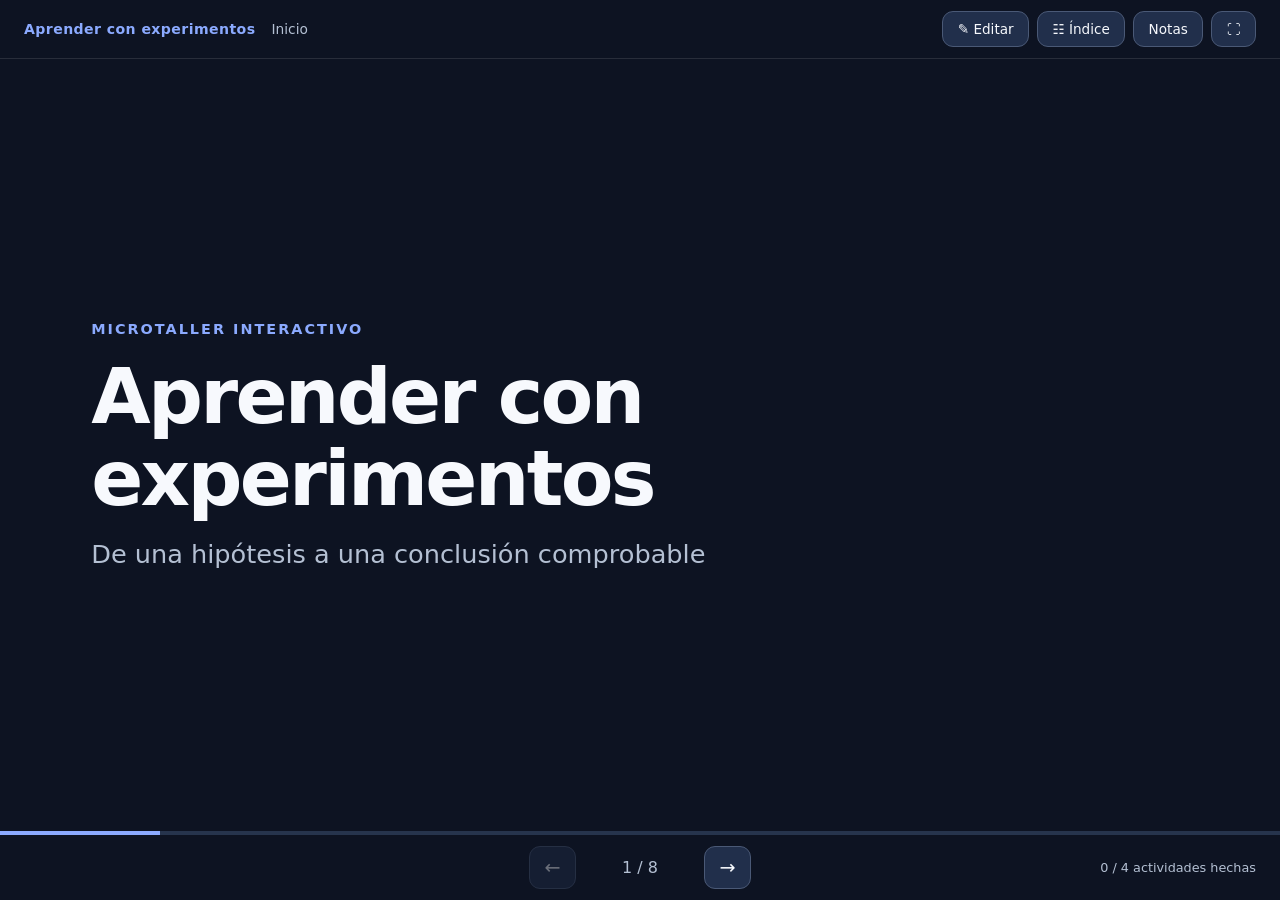
==== demo-output/index.html @ c8a682a2 "first commit" ====
<!doctype html>
<html lang="es"><head><meta charset="utf-8"><meta name="viewport" content="width=device-width,initial-scale=1"><meta name="theme-color" content="#101525"><title>Presentación interactiva</title><link rel="stylesheet" href="assets/slides.css"><link rel="stylesheet" href="assets/editor.css" data-editor-asset></head>
<body><div id="app" class="app">
<header class="topbar"><span id="brand" class="brand">Presentación</span><span id="chapter" class="chapter"></span><div id="presentationLogos" class="presentation-logos" aria-label="Logotipos de la presentación" hidden></div><div class="top-actions"><button id="editorBtn" class="editor-control" title="Abrir herramientas de edición">✎ Editar</button><button id="indexBtn" title="Índice (O)" aria-label="Abrir índice">☷ Índice</button><button id="notesBtn" title="Notas (N)">Notas</button><button id="fullscreenBtn" title="Pantalla completa (F)">⛶</button></div></header>
<main id="stage" tabindex="-1" aria-label="Diapositiva actual"></main>
<div class="progress-track" aria-hidden="true"><div id="progressBar"></div></div>
<footer class="footer"><button id="prevBtn" aria-label="Diapositiva anterior">←</button><span id="counter">1 / 1</span><button id="nextBtn" aria-label="Siguiente elemento o diapositiva">→</button><span id="completion"></span></footer>
<div id="indexPanel" class="overlay" hidden><section class="dialog" role="dialog" aria-modal="true" aria-labelledby="indexTitle"><div class="dialog-heading"><h2 id="indexTitle">Índice</h2><button data-close="indexPanel">Cerrar ×</button></div><nav id="indexList" aria-label="Lista de diapositivas"></nav></section></div>
<div id="notesPanel" class="overlay" hidden><section class="dialog" role="dialog" aria-modal="true" aria-labelledby="notesTitle"><div class="dialog-heading"><h2 id="notesTitle">Notas del ponente</h2><button data-close="notesPanel">Cerrar ×</button></div><div id="notesBody" class="notes-body"></div></section></div>
<div id="timer" class="timer" hidden><span id="timerDisplay">00:00</span><button id="timerToggle">Iniciar</button><button id="timerPlus" aria-label="Añadir un minuto">+1</button><button id="timerClose" aria-label="Cerrar temporizador">×</button></div>
<aside id="editorPanel" class="editor-panel editor-control" hidden aria-label="Editor de presentación">
  <div class="editor-header"><strong>Edición de la presentación</strong><button id="editorClose" aria-label="Cerrar editor">×</button></div>
  <p class="editor-help">Haz clic sobre el texto de la diapositiva para editarlo o utiliza los campos inferiores. Cambios guardados en este navegador.</p>
  <details open><summary>Logotipos (opcional, máximo 3)</summary><p class="editor-help">Sube PNG, JPEG, WebP o GIF. Las imágenes se guardan en el borrador y se incrustan en el HTML definitivo como Base64. Si no hay logos, no se reserva espacio.</p><label for="logoUpload">Añadir logotipos</label><input id="logoUpload" type="file" accept="image/png,image/jpeg,image/webp,image/gif" multiple><div id="logoEditorList" class="logo-editor-list"></div></details>
  <label for="slidePicker">Diapositiva</label><select id="slidePicker"></select>
  <label class="editor-checkbox"><input id="slideEnabled" type="checkbox" checked> Incluir esta diapositiva en la versión definitiva</label>
  <label for="slideTitle">Título</label><input id="slideTitle" type="text">
  <label for="slideSubtitle">Subtítulo</label><input id="slideSubtitle" type="text">
  <label for="slideBody">Párrafos (uno por línea)</label><textarea id="slideBody" rows="4"></textarea>
  <label for="slideBullets">Viñetas (una por línea)</label><textarea id="slideBullets" rows="4"></textarea>
  <label for="slideCallout">Destacado</label><textarea id="slideCallout" rows="2"></textarea>
  <label for="slideNotes">Notas del ponente</label><textarea id="slideNotes" rows="3"></textarea>
  <details><summary>Configuración avanzada (ejercicio)</summary><label for="exerciseJson">Ejercicio en JSON</label><textarea id="exerciseJson" rows="7" spellcheck="false"></textarea><button id="exerciseApply">Aplicar ejercicio</button></details>
  <p id="editorMessage" role="status" aria-live="polite"></p>
  <div class="editor-actions"><button id="saveDraftBtn">Descargar borrador JSON</button><button id="loadDraftBtn">Importar JSON…</button><input id="loadDraftFile" type="file" accept=".json,application/json" hidden><button id="resetDraftBtn">Restaurar contenido original</button><button class="primary" id="publishBtn">Generar HTML definitivo</button></div>
 </aside>
 <div id="status" class="sr-only" role="status" aria-live="polite"></div>
</div><script src="assets/exercises.js" defer></script><script src="assets/slides.js" defer></script><script src="assets/editor.js" defer data-editor-asset></script></body></html>
---- demo-output/assets/slides.css ----
:root{color-scheme:dark;--bg:#0d1322;--panel:#172239;--panel2:#212f4b;--text:#f7f9fd;--muted:#b4c0d3;--accent:#8baaff;--accent-soft:#243f70;--ok:#89dfb3;--bad:#ffb0b0;--radius:18px;--font:Inter,ui-sans-serif,system-ui,-apple-system,"Segoe UI",sans-serif}
:root[data-theme="teal"]{--accent:#6be7d2;--accent-soft:#14534e}:root[data-theme="magenta"]{--accent:#f49be4;--accent-soft:#603052}
*{box-sizing:border-box}html,body{margin:0;min-height:100%;background:var(--bg);color:var(--text);font-family:var(--font)}button,input,textarea{font:inherit}button{cursor:pointer}button:focus-visible,input:focus-visible,textarea:focus-visible{outline:3px solid var(--accent);outline-offset:3px}button{border:1px solid #4a5976;background:var(--panel2);color:var(--text);border-radius:11px;padding:.55rem .9rem}button:hover{border-color:var(--accent)}button:disabled{opacity:.4;cursor:not-allowed}.app{display:grid;grid-template-rows:auto minmax(0,1fr) 4px auto;min-height:100dvh;height:100dvh}.topbar{display:flex;align-items:center;gap:1rem;padding:.7rem 1.5rem;border-bottom:1px solid #ffffff1c}.brand{font-size:.88rem;font-weight:800;color:var(--accent);letter-spacing:.03em}.chapter{color:var(--muted);font-size:.86rem;flex:1}.top-actions{display:flex;gap:.5rem}.top-actions button{font-size:.85rem}.stage,.slide{height:100%;min-height:0}#stage{overflow-y:auto;scrollbar-color:#506180 transparent}.slide{max-width:1200px;margin:auto;padding:clamp(1.5rem,4vw,4rem);display:flex;flex-direction:column;justify-content:center;gap:1.2rem;animation:enter .28s ease}.slide.cover h1{font-size:clamp(3rem,6vw,6rem)}.slide.section{background:radial-gradient(ellipse at 70% 50%,var(--accent-soft),transparent 55%)}.eyebrow{text-transform:uppercase;color:var(--accent);font-size:.9rem;letter-spacing:.14em;font-weight:800}.slide h1,.slide h2,.slide p{margin:0}.slide h1{font-size:clamp(2rem,4.2vw,4.2rem);letter-spacing:-.035em;line-height:1.07}.subtitle{font-size:clamp(1.1rem,2.5vw,1.6rem);color:var(--muted);max-width:70ch}.body{font-size:clamp(1.12rem,1.8vw,1.5rem);line-height:1.5;max-width:78ch}.body p+p{margin-top:.7rem}.bullets{padding-left:1.6rem;display:grid;gap:.75rem;font-size:clamp(1.12rem,2vw,1.55rem);line-height:1.4}.bullets li::marker{color:var(--accent)}.callout{border-left:4px solid var(--accent);background:var(--accent-soft);border-radius:0 var(--radius) var(--radius) 0;padding:1rem 1.3rem;font-size:1.2rem}.progress-track{background:#26344d}#progressBar{height:100%;background:var(--accent);width:0%;transition:width .25s}.footer{display:flex;align-items:center;justify-content:center;gap:1rem;padding:.7rem}.footer button{font-size:1.2rem}#counter{min-width:6rem;text-align:center;color:var(--muted);font-variant-numeric:tabular-nums}#completion{font-size:.8rem;color:var(--muted);position:absolute;right:1.5rem}.overlay{position:fixed;inset:0;z-index:40;background:#040816d9;display:grid;place-items:center;padding:1rem}.overlay[hidden],.timer[hidden]{display:none}.dialog{background:var(--panel);width:min(840px,96vw);max-height:85dvh;overflow:auto;border:1px solid #4b5775;border-radius:var(--radius);padding:1.4rem}.dialog-heading{display:flex;align-items:center;justify-content:space-between;gap:1rem}.dialog-heading h2{margin:0}#indexList{display:grid;gap:.4rem;margin-top:1rem}#indexList button{text-align:left;width:100%;background:transparent}#indexList button[aria-current="true"]{background:var(--accent-soft);border-color:var(--accent)}.notes-body{white-space:pre-wrap;font-size:1.2rem;line-height:1.6}.exercise{border:1px solid #50617f;border-radius:var(--radius);background:var(--panel);padding:clamp(1rem,2vw,1.7rem);max-width:880px;width:100%}.prompt{font-size:clamp(1.2rem,2vw,1.6rem);font-weight:700;margin-bottom:1.1rem}.options{display:grid;gap:.7rem}.option{display:flex;gap:.7rem;align-items:start;background:var(--panel2);border:1px solid #465877;border-radius:12px;padding:.85rem}.option input{margin-top:.3rem;accent-color:var(--accent);width:1.1rem;height:1.1rem}.exercise input[type=text],.exercise input[type=number]{width:min(100%,570px);font-size:1.15rem;color:var(--text);background:var(--panel2);border:1px solid #6a7991;border-radius:8px;padding:.7rem}.exercise-actions{display:flex;flex-wrap:wrap;gap:.6rem;margin-top:1rem}.primary{background:var(--accent);color:#101525;font-weight:800}.feedback{margin-top:1rem;border-left:4px solid var(--accent);padding:.6rem 1rem;line-height:1.5}.feedback.ok{border-color:var(--ok)}.feedback.bad{border-color:var(--bad)}.solution{background:var(--accent-soft);padding:1rem;border-radius:11px;margin-top:.8rem;white-space:pre-wrap}.hint{color:var(--muted);font-size:.95rem;margin-top:.6rem}.timer{position:fixed;right:1rem;bottom:5rem;display:flex;gap:.5rem;align-items:center;background:var(--panel);padding:.6rem;border:1px solid #6c7d95;border-radius:14px;z-index:20;box-shadow:0 6px 26px #0007}.timer span{font-variant-numeric:tabular-nums;min-width:4.5rem;text-align:center;font-weight:800}[data-reveal].unrevealed{opacity:0;visibility:hidden;transform:translateY(12px)}[data-reveal]{transition:opacity .27s,transform .27s}.sr-only{position:absolute;width:1px;height:1px;padding:0;margin:-1px;overflow:hidden;clip:rect(0,0,0,0);white-space:nowrap;border:0}@keyframes enter{from{opacity:0;transform:translateY(8px)}to{opacity:1;transform:none}}@media(max-width:650px){.topbar{padding:.55rem;gap:.3rem;flex-wrap:wrap}.brand{font-size:.74rem}.chapter{font-size:.74rem}.top-actions{gap:.25rem}.top-actions button{padding:.4rem;font-size:.72rem}.slide{padding:1.2rem;justify-content:flex-start;min-height:100%;height:auto}.slide h1{font-size:2.3rem}.bullets{font-size:1.1rem}#completion{display:none}.footer{padding:.4rem}}@media(prefers-reduced-motion:reduce){*,*::before,*::after{scroll-behavior:auto!important;animation:none!important;transition:none!important}[data-reveal].unrevealed{opacity:1;visibility:visible;transform:none}}

/* Identidad visual opcional: el contenedor no ocupa espacio si no hay logos. */
.presentation-logos{display:flex;align-items:center;gap:clamp(.35rem,1vw,1rem);flex-shrink:0}
.presentation-logos[hidden],.presentation-logos:empty{display:none!important}
.presentation-logos img{display:block;width:auto;height:auto;max-height:clamp(26px,4.8vh,54px);max-width:clamp(60px,11vw,150px);object-fit:contain}
@media(max-width:650px){.presentation-logos{gap:.3rem}.presentation-logos img{max-height:30px;max-width:64px}}
---- demo-output/assets/editor.css ----
/* Editor-only styles: omitted entirely from the published HTML. */
.editor-panel{position:fixed;z-index:60;right:0;top:0;bottom:0;width:min(430px,100vw);overflow:auto;background:#172239;box-shadow:-10px 0 38px #000a;border-left:1px solid #66718b;padding:1rem;display:flex;flex-direction:column;gap:.65rem}
.editor-panel[hidden]{display:none}.editor-header{display:flex;justify-content:space-between;align-items:center;gap:.5rem;font-size:1.05rem}.editor-help{font-size:.86rem;line-height:1.45;color:var(--muted)}.editor-panel label{font-weight:650;font-size:.88rem}.editor-panel input:not([type=checkbox]),.editor-panel select,.editor-panel textarea{width:100%;border:1px solid #6b7b96;border-radius:9px;background:#0e1729;color:var(--text);padding:.55rem}.editor-panel textarea{min-height:3rem;resize:vertical}.editor-checkbox{display:flex;gap:.5rem;align-items:start;margin:.6rem 0}.editor-actions{display:grid;grid-template-columns:1fr 1fr;gap:.5rem;margin-top:.5rem}.editor-actions button{font-size:.83rem}.editor-actions button:last-child{grid-column:1/-1;padding:.8rem}.editor-panel details{border-top:1px solid #53617a;padding:.8rem 0}.editor-panel summary{cursor:pointer}.editor-panel details button{margin-top:.6rem}.editor-panel details textarea{font-family:ui-monospace,monospace;font-size:.75rem}.editor-panel #editorMessage{color:var(--accent);min-height:1.2em;font-size:.83rem;margin:0}body.editor-open #stage{padding-right:min(430px,40vw)}[data-edit-field]{cursor:text;outline-offset:5px}[data-edit-field]:hover{outline:1px dashed var(--accent)}[data-edit-field]:focus{outline:2px solid var(--accent);border-radius:5px;background:#ffffff0d}
@media(max-width:800px){body.editor-open #stage{padding-right:0}.editor-panel{width:min(430px,95vw)}}

.logo-editor-list{display:grid;gap:.45rem;margin-top:.6rem}.logo-editor-row{display:flex;align-items:center;gap:.5rem;border:1px solid #53617a;padding:.4rem;border-radius:8px}.logo-editor-row img{max-width:72px;max-height:36px;object-fit:contain}.logo-editor-row input{min-width:0;flex:1}.logo-editor-row button{padding:.25rem .45rem}.logo-editor-empty{color:var(--muted);font-size:.8rem}
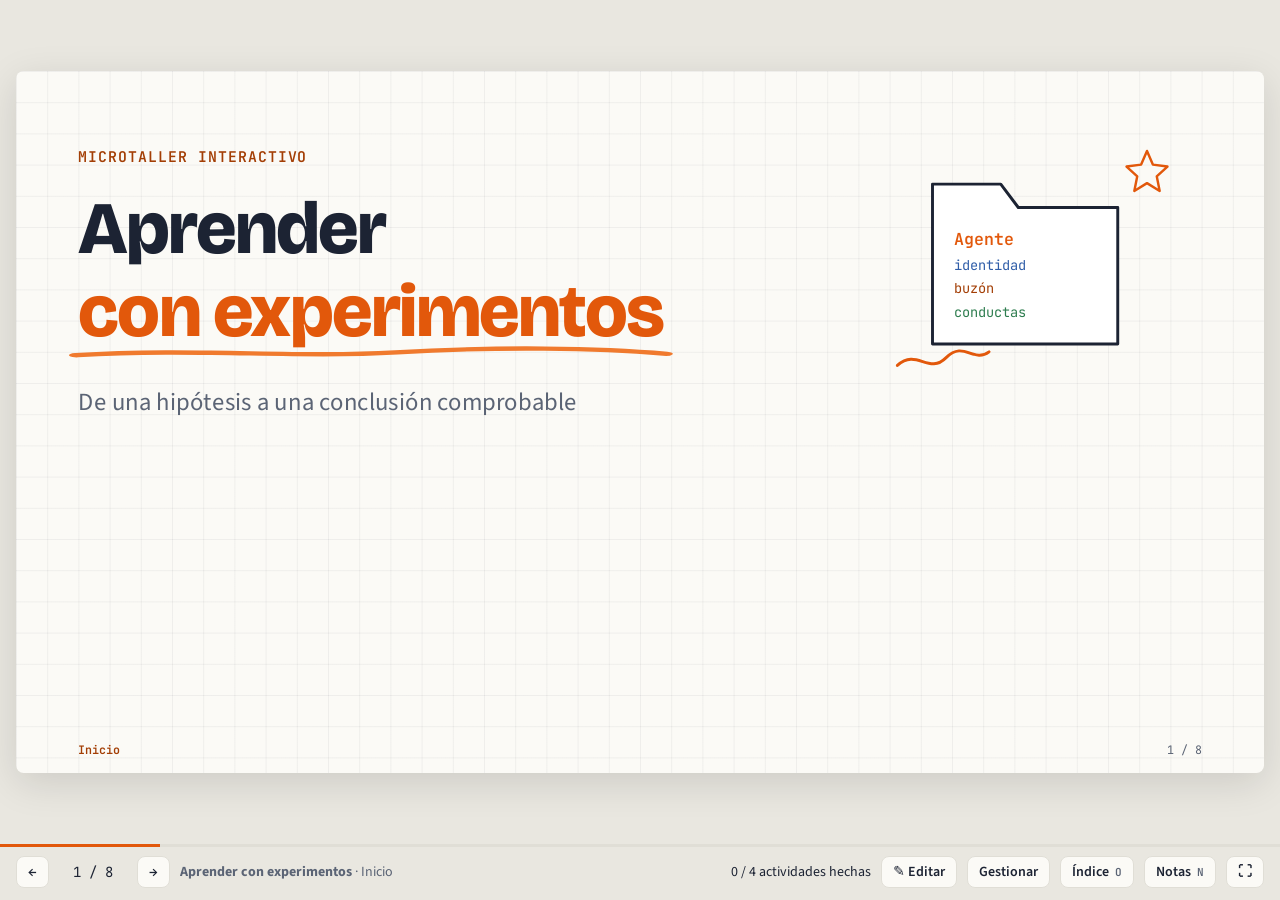
==== commit cc6c71a4: "adapted to new design. autoedit enabled" ====
--- a/demo-output/index.html
+++ b/demo-output/index.html
@@ -1,28 +1,21 @@
 <!doctype html>
-<html lang="es"><head><meta charset="utf-8"><meta name="viewport" content="width=device-width,initial-scale=1"><meta name="theme-color" content="#101525"><title>Presentación interactiva</title><link rel="stylesheet" href="assets/slides.css"><link rel="stylesheet" href="assets/editor.css" data-editor-asset></head>
+<html lang="es"><head><meta charset="utf-8"><meta name="viewport" content="width=device-width,initial-scale=1"><meta name="theme-color" content="#fff2d5"><title>Presentación interactiva</title><link rel="stylesheet" href="assets/slides.css"><link rel="stylesheet" href="assets/editor.css" data-editor-asset></head>
 <body><div id="app" class="app">
-<header class="topbar"><span id="brand" class="brand">Presentación</span><span id="chapter" class="chapter"></span><div id="presentationLogos" class="presentation-logos" aria-label="Logotipos de la presentación" hidden></div><div class="top-actions"><button id="editorBtn" class="editor-control" title="Abrir herramientas de edición">✎ Editar</button><button id="indexBtn" title="Índice (O)" aria-label="Abrir índice">☷ Índice</button><button id="notesBtn" title="Notas (N)">Notas</button><button id="fullscreenBtn" title="Pantalla completa (F)">⛶</button></div></header>
-<main id="stage" tabindex="-1" aria-label="Diapositiva actual"></main>
-<div class="progress-track" aria-hidden="true"><div id="progressBar"></div></div>
-<footer class="footer"><button id="prevBtn" aria-label="Diapositiva anterior">←</button><span id="counter">1 / 1</span><button id="nextBtn" aria-label="Siguiente elemento o diapositiva">→</button><span id="completion"></span></footer>
-<div id="indexPanel" class="overlay" hidden><section class="dialog" role="dialog" aria-modal="true" aria-labelledby="indexTitle"><div class="dialog-heading"><h2 id="indexTitle">Índice</h2><button data-close="indexPanel">Cerrar ×</button></div><nav id="indexList" aria-label="Lista de diapositivas"></nav></section></div>
-<div id="notesPanel" class="overlay" hidden><section class="dialog" role="dialog" aria-modal="true" aria-labelledby="notesTitle"><div class="dialog-heading"><h2 id="notesTitle">Notas del ponente</h2><button data-close="notesPanel">Cerrar ×</button></div><div id="notesBody" class="notes-body"></div></section></div>
+
+<div id="deck"><main id="stage" tabindex="-1" aria-label="Diapositiva actual"></main></div>
+<nav id="nav"><div class="pbar"><span id="progressBar"></span></div><button class="nb" id="prevBtn">←</button><span class="cnt" id="counter"></span><button class="nb" id="nextBtn">→</button><span class="ttl"><b id="brand"></b> · <span id="chapter"></span></span><span id="completion"></span><div id="presentationLogos" hidden></div><button class="nb editor-control" id="editorBtn">✎ Editar</button><button class="nb editor-control" id="manageBtn">Gestionar</button><button class="nb" id="indexBtn">Índice <kbd>O</kbd></button><button class="nb" id="notesBtn">Notas <kbd>N</kbd></button><button class="nb" id="fullscreenBtn">⛶</button></nav>
+<div id="indexPanel" class="overlay" hidden><section class="dialog" role="dialog" aria-modal="true" aria-labelledby="indexTitle"><div class="oh dialog-heading"><h2 id="indexTitle">Índice</h2><button data-close="indexPanel">Cerrar ×</button></div><nav id="indexList" class="og" aria-label="Lista de diapositivas"></nav></section></div>
+<div id="notesPanel" class="overlay" hidden><section class="dialog" role="dialog" aria-modal="true" aria-labelledby="notesTitle"><div class="oh dialog-heading"><h2 id="notesTitle">Notas del ponente</h2><button data-close="notesPanel">Cerrar ×</button></div><div id="notesBody" class="notes-body"></div></section></div>
 <div id="timer" class="timer" hidden><span id="timerDisplay">00:00</span><button id="timerToggle">Iniciar</button><button id="timerPlus" aria-label="Añadir un minuto">+1</button><button id="timerClose" aria-label="Cerrar temporizador">×</button></div>
 <aside id="editorPanel" class="editor-panel editor-control" hidden aria-label="Editor de presentación">
-  <div class="editor-header"><strong>Edición de la presentación</strong><button id="editorClose" aria-label="Cerrar editor">×</button></div>
-  <p class="editor-help">Haz clic sobre el texto de la diapositiva para editarlo o utiliza los campos inferiores. Cambios guardados en este navegador.</p>
+  <div class="editor-header"><strong>Gestión de la presentación</strong><button id="editorClose" aria-label="Cerrar editor">×</button></div>
+  
   <details open><summary>Logotipos (opcional, máximo 3)</summary><p class="editor-help">Sube PNG, JPEG, WebP o GIF. Las imágenes se guardan en el borrador y se incrustan en el HTML definitivo como Base64. Si no hay logos, no se reserva espacio.</p><label for="logoUpload">Añadir logotipos</label><input id="logoUpload" type="file" accept="image/png,image/jpeg,image/webp,image/gif" multiple><div id="logoEditorList" class="logo-editor-list"></div></details>
   <label for="slidePicker">Diapositiva</label><select id="slidePicker"></select>
   <label class="editor-checkbox"><input id="slideEnabled" type="checkbox" checked> Incluir esta diapositiva en la versión definitiva</label>
-  <label for="slideTitle">Título</label><input id="slideTitle" type="text">
-  <label for="slideSubtitle">Subtítulo</label><input id="slideSubtitle" type="text">
-  <label for="slideBody">Párrafos (uno por línea)</label><textarea id="slideBody" rows="4"></textarea>
-  <label for="slideBullets">Viñetas (una por línea)</label><textarea id="slideBullets" rows="4"></textarea>
-  <label for="slideCallout">Destacado</label><textarea id="slideCallout" rows="2"></textarea>
-  <label for="slideNotes">Notas del ponente</label><textarea id="slideNotes" rows="3"></textarea>
   <details><summary>Configuración avanzada (ejercicio)</summary><label for="exerciseJson">Ejercicio en JSON</label><textarea id="exerciseJson" rows="7" spellcheck="false"></textarea><button id="exerciseApply">Aplicar ejercicio</button></details>
   <p id="editorMessage" role="status" aria-live="polite"></p>
   <div class="editor-actions"><button id="saveDraftBtn">Descargar borrador JSON</button><button id="loadDraftBtn">Importar JSON…</button><input id="loadDraftFile" type="file" accept=".json,application/json" hidden><button id="resetDraftBtn">Restaurar contenido original</button><button class="primary" id="publishBtn">Generar HTML definitivo</button></div>
  </aside>
  <div id="status" class="sr-only" role="status" aria-live="polite"></div>
-</div><script src="assets/exercises.js" defer></script><script src="assets/slides.js" defer></script><script src="assets/editor.js" defer data-editor-asset></script></body></html>
+</div><script src="assets/exercises.js" defer></script><script src="assets/editor.js" defer data-editor-asset></script><script src="assets/slides.js" defer></script><script id="embedded-deck" type="application/json">{"meta":{"id":"demo-metodo-cientifico-2026","title":"Aprender con experimentos","subtitle":"Microtaller de razonamiento científico","duration":"20 min","language":"es","theme":"light"},"slides":[{"id":"portada","type":"cover","chapter":"Inicio","eyebrow":"Microtaller interactivo","title":"Aprender con experimentos","subtitle":"De una hipótesis a una conclusión comprobable","notes":"Presenta la pregunta central: ¿cómo sabemos si una explicación es correcta?"},{"id":"agenda","type":"section","chapter":"Inicio","title":"Lo que vamos a practicar","bullets":["Formular una hipótesis","Identificar variables","Interpretar un resultado","Comprobar lo aprendido"],"notes":"Presenta los objetivos del taller."},{"id":"concepto","type":"content","chapter":"Conceptos","eyebrow":"Idea clave","title":"Una hipótesis se puede poner a prueba","body":["Una hipótesis es una explicación provisional susceptible de contrastación mediante observaciones o experimentos.","La comparación requiere controlar los factores que podrían alterar el resultado."],"bullets":["Define qué vas a medir","Cambia un factor cada vez cuando sea posible","Registra los resultados antes de concluir"],"callout":"Una correlación no demuestra por sí sola causalidad.","notes":"Pide a alguien un ejemplo de variable de confusión."},{"id":"pregunta-1","type":"exercise","chapter":"Práctica","title":"E1 · Identifica una variable","notes":"Da 2 minutos; revela la explicación después de que contesten.","exercise":{"id":"ex-variable","type":"single","prompt":"Para estudiar cómo afecta la luz al crecimiento de las plantas, ¿qué variable manipulamos?","options":[{"value":"a","label":"La altura final de la planta"},{"value":"b","label":"Las horas de luz recibidas"},{"value":"c","label":"El color de la maceta"}],"answer":"b","explanation":"Las horas de luz son la variable independiente; el crecimiento es la variable dependiente.","minutes":2}},{"id":"pregunta-2","type":"exercise","chapter":"Práctica","title":"E2 · Selecciona todas las válidas","exercise":{"id":"ex-control","type":"multiple","prompt":"¿Qué factores conviene mantener constantes si solo estudias el efecto de la luz?","options":[{"value":"a","label":"Cantidad de agua"},{"value":"b","label":"Tipo de tierra"},{"value":"c","label":"Horas de luz"}],"answer":["a","b"],"explanation":"Para aislar el efecto de la luz, mantén agua y tierra en condiciones comparables.","minutes":2}},{"id":"pregunta-3","type":"exercise","chapter":"Práctica","title":"E3 · Concepto clave","exercise":{"id":"ex-hipotesis","type":"text","prompt":"¿Cómo se llama una explicación provisional que podemos contrastar?","answer":["hipótesis","una hipótesis"],"explanation":"Hipótesis: proposición contrastable, no conclusión confirmada.","minutes":1}},{"id":"pregunta-4","type":"exercise","chapter":"Práctica","title":"E4 · Cálculo directo","exercise":{"id":"ex-media","type":"number","prompt":"Dos plantas miden 10 y 14 cm. ¿Cuál es su altura media en cm?","answer":12,"tolerance":0.01,"unit":"cm","explanation":"Media aritmética: (10 + 14) / 2 = 12 cm.","minutes":1}},{"id":"cierre","type":"summary","chapter":"Cierre","title":"Tres cosas para llevarte","bullets":["Una hipótesis debe poder contrastarse","Un experimento necesita controlar variables","Una conclusión requiere pruebas"],"notes":"Pide una conclusión crítica de un experimento cotidiano.","solution":"Ejemplo: comparar un grupo con y sin intervención, con condiciones similares."}]}</script><script id="embedded-publish-resources" type="application/json">{"css":"@font-face {font-family:\"Caveat\";font-weight:100 900;src:url([data-uri]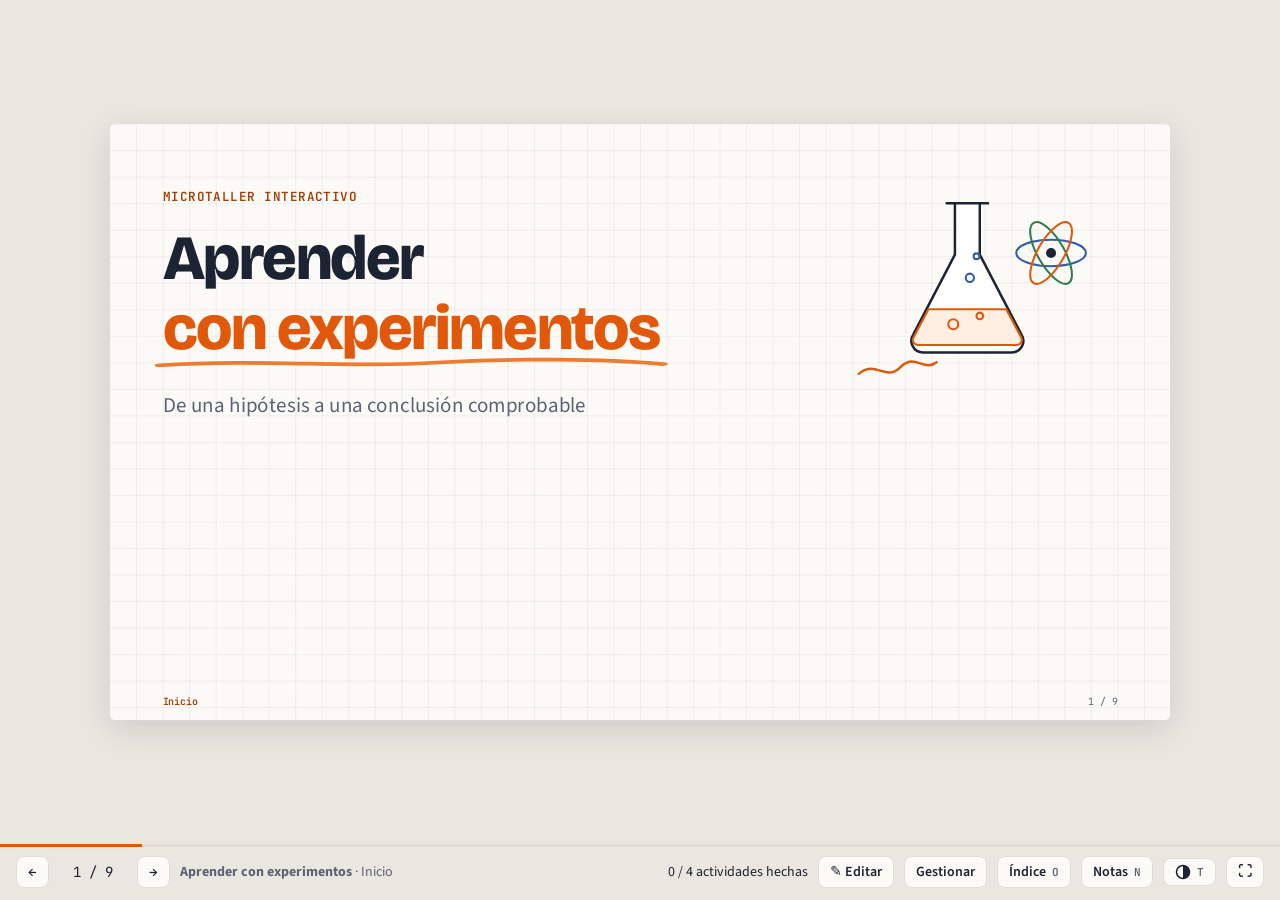
==== commit 633be9ca: "Fix skill inconsistencies: images, cover illustrations, themes, sizing, unified validation - Open dr" ====
--- a/demo-output/index.html
+++ b/demo-output/index.html
@@ -3,7 +3,7 @@
 <body><div id="app" class="app">
 
 <div id="deck"><main id="stage" tabindex="-1" aria-label="Diapositiva actual"></main></div>
-<nav id="nav"><div class="pbar"><span id="progressBar"></span></div><button class="nb" id="prevBtn">←</button><span class="cnt" id="counter"></span><button class="nb" id="nextBtn">→</button><span class="ttl"><b id="brand"></b> · <span id="chapter"></span></span><span id="completion"></span><div id="presentationLogos" hidden></div><button class="nb editor-control" id="editorBtn">✎ Editar</button><button class="nb editor-control" id="manageBtn">Gestionar</button><button class="nb" id="indexBtn">Índice <kbd>O</kbd></button><button class="nb" id="notesBtn">Notas <kbd>N</kbd></button><button class="nb" id="fullscreenBtn">⛶</button></nav>
+<nav id="nav"><div class="pbar"><span id="progressBar"></span></div><button class="nb" id="prevBtn">←</button><span class="cnt" id="counter"></span><button class="nb" id="nextBtn">→</button><span class="ttl"><b id="brand"></b> · <span id="chapter"></span></span><span id="completion"></span><div id="presentationLogos" hidden></div><button class="nb editor-control" id="editorBtn">✎ Editar</button><button class="nb editor-control" id="manageBtn">Gestionar</button><button class="nb" id="indexBtn">Índice <kbd>O</kbd></button><button class="nb" id="notesBtn">Notas <kbd>N</kbd></button><button class="nb" id="themeBtn" aria-label="Cambiar entre tema claro y oscuro" aria-pressed="false"><svg width="16" height="16" viewBox="0 0 16 16" aria-hidden="true"><circle cx="8" cy="8" r="6.5" fill="none" stroke="currentColor" stroke-width="1.5"/><path d="M8 1.5a6.5 6.5 0 0 1 0 13z" fill="currentColor"/></svg> <kbd>T</kbd></button><button class="nb" id="fullscreenBtn">⛶</button></nav>
 <div id="indexPanel" class="overlay" hidden><section class="dialog" role="dialog" aria-modal="true" aria-labelledby="indexTitle"><div class="oh dialog-heading"><h2 id="indexTitle">Índice</h2><button data-close="indexPanel">Cerrar ×</button></div><nav id="indexList" class="og" aria-label="Lista de diapositivas"></nav></section></div>
 <div id="notesPanel" class="overlay" hidden><section class="dialog" role="dialog" aria-modal="true" aria-labelledby="notesTitle"><div class="oh dialog-heading"><h2 id="notesTitle">Notas del ponente</h2><button data-close="notesPanel">Cerrar ×</button></div><div id="notesBody" class="notes-body"></div></section></div>
 <div id="timer" class="timer" hidden><span id="timerDisplay">00:00</span><button id="timerToggle">Iniciar</button><button id="timerPlus" aria-label="Añadir un minuto">+1</button><button id="timerClose" aria-label="Cerrar temporizador">×</button></div>
@@ -11,11 +11,18 @@
   <div class="editor-header"><strong>Gestión de la presentación</strong><button id="editorClose" aria-label="Cerrar editor">×</button></div>
   
   <details open><summary>Logotipos (opcional, máximo 3)</summary><p class="editor-help">Sube PNG, JPEG, WebP o GIF. Las imágenes se guardan en el borrador y se incrustan en el HTML definitivo como Base64. Si no hay logos, no se reserva espacio.</p><label for="logoUpload">Añadir logotipos</label><input id="logoUpload" type="file" accept="image/png,image/jpeg,image/webp,image/gif" multiple><div id="logoEditorList" class="logo-editor-list"></div></details>
+  <details open><summary>Presentación</summary>
+   <label for="slideSize">Tamaño de la diapositiva: <output id="slideSizeValue" for="slideSize">85%</output> del espacio de pantalla</label><input id="slideSize" type="range" min="50" max="100" step="5" value="85">
+   <label for="defaultTheme">Tema por defecto</label><select id="defaultTheme"><option value="light">Claro</option><option value="dark">Oscuro</option><option value="auto">Según el sistema</option></select>
+   <p class="editor-help">Quien vea la presentación puede alternar el tema con el botón de tema (círculo medio relleno) o la tecla T.</p>
+  </details>
   <label for="slidePicker">Diapositiva</label><select id="slidePicker"></select>
   <label class="editor-checkbox"><input id="slideEnabled" type="checkbox" checked> Incluir esta diapositiva en la versión definitiva</label>
+  <div id="coverOptions" hidden><label for="illustrationPicker">Ilustración de portada</label><select id="illustrationPicker"></select><label for="illustrationUpload">O sube una ilustración propia</label><input id="illustrationUpload" type="file" accept="image/png,image/jpeg,image/webp,image/gif,image/svg+xml"></div>
+  <details><summary>Imagen de la diapositiva</summary><p class="editor-help">PNG, JPEG, WebP, GIF o SVG (máximo 5 MiB). Se incrusta en Base64 en el borrador y en el HTML definitivo.</p><div id="imagePreview" class="logo-editor-list"></div><label for="imageUpload">Añadir o sustituir imagen</label><input id="imageUpload" type="file" accept="image/png,image/jpeg,image/webp,image/gif,image/svg+xml"><label for="imageAlt">Texto alternativo</label><input id="imageAlt" type="text"><label for="imageCaption">Pie de imagen (opcional)</label><input id="imageCaption" type="text"><label class="editor-checkbox"><input id="imageSplit" type="checkbox"> Texto e imagen en dos columnas</label><button id="imageRemove" type="button">Quitar imagen</button></details>
   <details><summary>Configuración avanzada (ejercicio)</summary><label for="exerciseJson">Ejercicio en JSON</label><textarea id="exerciseJson" rows="7" spellcheck="false"></textarea><button id="exerciseApply">Aplicar ejercicio</button></details>
   <p id="editorMessage" role="status" aria-live="polite"></p>
   <div class="editor-actions"><button id="saveDraftBtn">Descargar borrador JSON</button><button id="loadDraftBtn">Importar JSON…</button><input id="loadDraftFile" type="file" accept=".json,application/json" hidden><button id="resetDraftBtn">Restaurar contenido original</button><button class="primary" id="publishBtn">Generar HTML definitivo</button></div>
  </aside>
  <div id="status" class="sr-only" role="status" aria-live="polite"></div>
-</div><script src="assets/exercises.js" defer></script><script src="assets/editor.js" defer data-editor-asset></script><script src="assets/slides.js" defer></script><script id="embedded-deck" type="application/json">{"meta":{"id":"demo-metodo-cientifico-2026","title":"Aprender con experimentos","subtitle":"Microtaller de razonamiento científico","duration":"20 min","language":"es","theme":"light"},"slides":[{"id":"portada","type":"cover","chapter":"Inicio","eyebrow":"Microtaller interactivo","title":"Aprender con experimentos","subtitle":"De una hipótesis a una conclusión comprobable","notes":"Presenta la pregunta central: ¿cómo sabemos si una explicación es correcta?"},{"id":"agenda","type":"section","chapter":"Inicio","title":"Lo que vamos a practicar","bullets":["Formular una hipótesis","Identificar variables","Interpretar un resultado","Comprobar lo aprendido"],"notes":"Presenta los objetivos del taller."},{"id":"concepto","type":"content","chapter":"Conceptos","eyebrow":"Idea clave","title":"Una hipótesis se puede poner a prueba","body":["Una hipótesis es una explicación provisional susceptible de contrastación mediante observaciones o experimentos.","La comparación requiere controlar los factores que podrían alterar el resultado."],"bullets":["Define qué vas a medir","Cambia un factor cada vez cuando sea posible","Registra los resultados antes de concluir"],"callout":"Una correlación no demuestra por sí sola causalidad.","notes":"Pide a alguien un ejemplo de variable de confusión."},{"id":"pregunta-1","type":"exercise","chapter":"Práctica","title":"E1 · Identifica una variable","notes":"Da 2 minutos; revela la explicación después de que contesten.","exercise":{"id":"ex-variable","type":"single","prompt":"Para estudiar cómo afecta la luz al crecimiento de las plantas, ¿qué variable manipulamos?","options":[{"value":"a","label":"La altura final de la planta"},{"value":"b","label":"Las horas de luz recibidas"},{"value":"c","label":"El color de la maceta"}],"answer":"b","explanation":"Las horas de luz son la variable independiente; el crecimiento es la variable dependiente.","minutes":2}},{"id":"pregunta-2","type":"exercise","chapter":"Práctica","title":"E2 · Selecciona todas las válidas","exercise":{"id":"ex-control","type":"multiple","prompt":"¿Qué factores conviene mantener constantes si solo estudias el efecto de la luz?","options":[{"value":"a","label":"Cantidad de agua"},{"value":"b","label":"Tipo de tierra"},{"value":"c","label":"Horas de luz"}],"answer":["a","b"],"explanation":"Para aislar el efecto de la luz, mantén agua y tierra en condiciones comparables.","minutes":2}},{"id":"pregunta-3","type":"exercise","chapter":"Práctica","title":"E3 · Concepto clave","exercise":{"id":"ex-hipotesis","type":"text","prompt":"¿Cómo se llama una explicación provisional que podemos contrastar?","answer":["hipótesis","una hipótesis"],"explanation":"Hipótesis: proposición contrastable, no conclusión confirmada.","minutes":1}},{"id":"pregunta-4","type":"exercise","chapter":"Práctica","title":"E4 · Cálculo directo","exercise":{"id":"ex-media","type":"number","prompt":"Dos plantas miden 10 y 14 cm. ¿Cuál es su altura media en cm?","answer":12,"tolerance":0.01,"unit":"cm","explanation":"Media aritmética: (10 + 14) / 2 = 12 cm.","minutes":1}},{"id":"cierre","type":"summary","chapter":"Cierre","title":"Tres cosas para llevarte","bullets":["Una hipótesis debe poder contrastarse","Un experimento necesita controlar variables","Una conclusión requiere pruebas"],"notes":"Pide una conclusión crítica de un experimento cotidiano.","solution":"Ejemplo: comparar un grupo con y sin intervención, con condiciones similares."}]}</script><script id="embedded-publish-resources" type="application/json">{"css":"@font-face {font-family:\"Caveat\";font-weight:100 900;src:url([data-uri]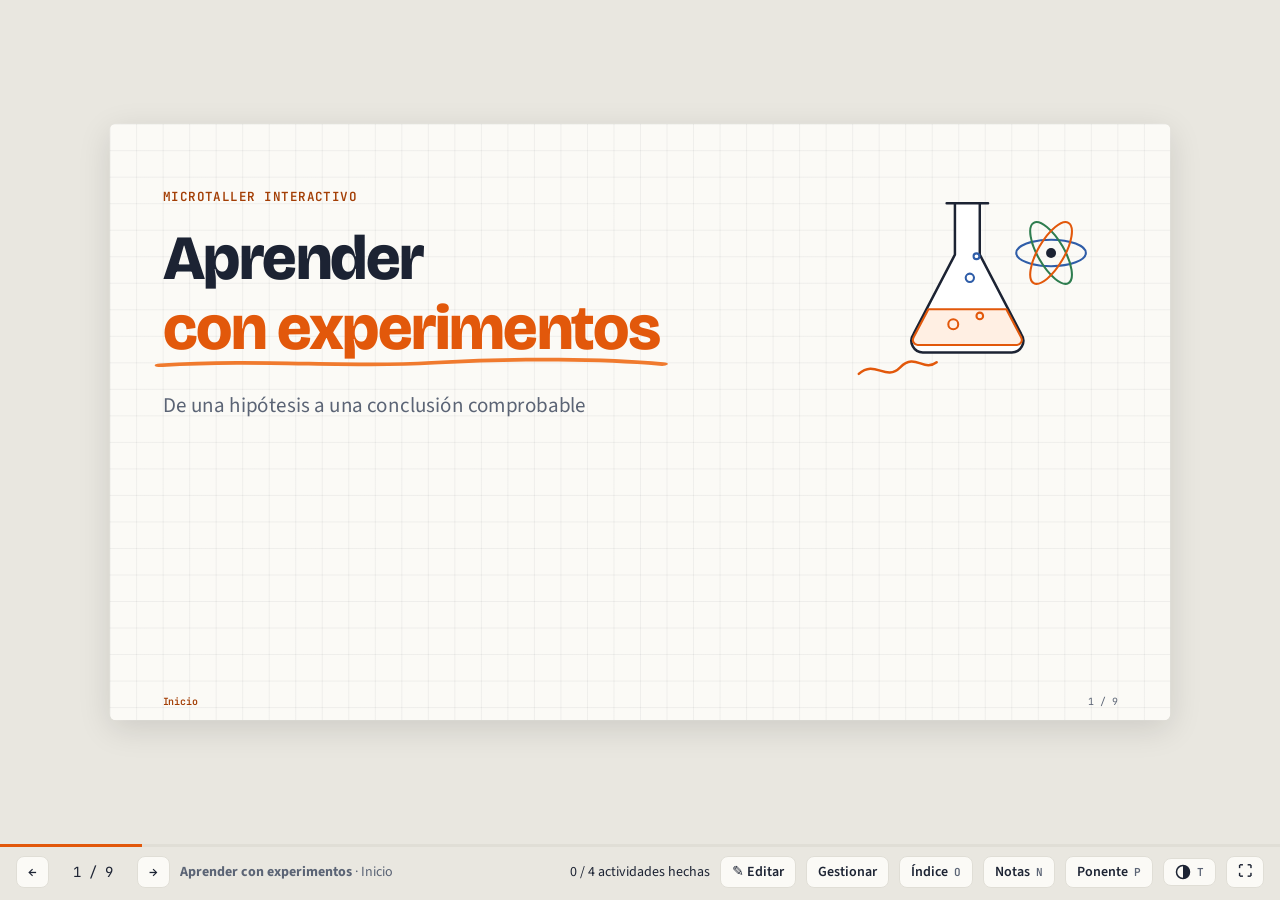
==== commit 2fea9960: "Adopt ideas from reference skills: presenter view, PDF printing, overflow checks, richer PPTX extrac" ====
--- a/demo-output/index.html
+++ b/demo-output/index.html
@@ -3,7 +3,7 @@
 <body><div id="app" class="app">
 
 <div id="deck"><main id="stage" tabindex="-1" aria-label="Diapositiva actual"></main></div>
-<nav id="nav"><div class="pbar"><span id="progressBar"></span></div><button class="nb" id="prevBtn">←</button><span class="cnt" id="counter"></span><button class="nb" id="nextBtn">→</button><span class="ttl"><b id="brand"></b> · <span id="chapter"></span></span><span id="completion"></span><div id="presentationLogos" hidden></div><button class="nb editor-control" id="editorBtn">✎ Editar</button><button class="nb editor-control" id="manageBtn">Gestionar</button><button class="nb" id="indexBtn">Índice <kbd>O</kbd></button><button class="nb" id="notesBtn">Notas <kbd>N</kbd></button><button class="nb" id="themeBtn" aria-label="Cambiar entre tema claro y oscuro" aria-pressed="false"><svg width="16" height="16" viewBox="0 0 16 16" aria-hidden="true"><circle cx="8" cy="8" r="6.5" fill="none" stroke="currentColor" stroke-width="1.5"/><path d="M8 1.5a6.5 6.5 0 0 1 0 13z" fill="currentColor"/></svg> <kbd>T</kbd></button><button class="nb" id="fullscreenBtn">⛶</button></nav>
+<nav id="nav"><div class="pbar"><span id="progressBar"></span></div><button class="nb" id="prevBtn">←</button><span class="cnt" id="counter"></span><button class="nb" id="nextBtn">→</button><span class="ttl"><b id="brand"></b> · <span id="chapter"></span></span><span id="completion"></span><span id="overflowWarning" class="editor-control overflow-warning" role="status" hidden>⚠ Desborda</span><div id="presentationLogos" hidden></div><button class="nb editor-control" id="editorBtn">✎ Editar</button><button class="nb editor-control" id="manageBtn">Gestionar</button><button class="nb" id="indexBtn">Índice <kbd>O</kbd></button><button class="nb" id="notesBtn">Notas <kbd>N</kbd></button><button class="nb" id="presenterBtn" aria-label="Abrir la vista del ponente">Ponente <kbd>P</kbd></button><button class="nb" id="themeBtn" aria-label="Cambiar entre tema claro y oscuro" aria-pressed="false"><svg width="16" height="16" viewBox="0 0 16 16" aria-hidden="true"><circle cx="8" cy="8" r="6.5" fill="none" stroke="currentColor" stroke-width="1.5"/><path d="M8 1.5a6.5 6.5 0 0 1 0 13z" fill="currentColor"/></svg> <kbd>T</kbd></button><button class="nb" id="fullscreenBtn">⛶</button></nav>
 <div id="indexPanel" class="overlay" hidden><section class="dialog" role="dialog" aria-modal="true" aria-labelledby="indexTitle"><div class="oh dialog-heading"><h2 id="indexTitle">Índice</h2><button data-close="indexPanel">Cerrar ×</button></div><nav id="indexList" class="og" aria-label="Lista de diapositivas"></nav></section></div>
 <div id="notesPanel" class="overlay" hidden><section class="dialog" role="dialog" aria-modal="true" aria-labelledby="notesTitle"><div class="oh dialog-heading"><h2 id="notesTitle">Notas del ponente</h2><button data-close="notesPanel">Cerrar ×</button></div><div id="notesBody" class="notes-body"></div></section></div>
 <div id="timer" class="timer" hidden><span id="timerDisplay">00:00</span><button id="timerToggle">Iniciar</button><button id="timerPlus" aria-label="Añadir un minuto">+1</button><button id="timerClose" aria-label="Cerrar temporizador">×</button></div>
@@ -19,10 +19,10 @@
   <label for="slidePicker">Diapositiva</label><select id="slidePicker"></select>
   <label class="editor-checkbox"><input id="slideEnabled" type="checkbox" checked> Incluir esta diapositiva en la versión definitiva</label>
   <div id="coverOptions" hidden><label for="illustrationPicker">Ilustración de portada</label><select id="illustrationPicker"></select><label for="illustrationUpload">O sube una ilustración propia</label><input id="illustrationUpload" type="file" accept="image/png,image/jpeg,image/webp,image/gif,image/svg+xml"></div>
-  <details><summary>Imagen de la diapositiva</summary><p class="editor-help">PNG, JPEG, WebP, GIF o SVG (máximo 5 MiB). Se incrusta en Base64 en el borrador y en el HTML definitivo.</p><div id="imagePreview" class="logo-editor-list"></div><label for="imageUpload">Añadir o sustituir imagen</label><input id="imageUpload" type="file" accept="image/png,image/jpeg,image/webp,image/gif,image/svg+xml"><label for="imageAlt">Texto alternativo</label><input id="imageAlt" type="text"><label for="imageCaption">Pie de imagen (opcional)</label><input id="imageCaption" type="text"><label class="editor-checkbox"><input id="imageSplit" type="checkbox"> Texto e imagen en dos columnas</label><button id="imageRemove" type="button">Quitar imagen</button></details>
+  <details><summary>Imagen de la diapositiva</summary><p class="editor-help">PNG, JPEG, WebP, GIF o SVG (máximo 5 MiB). Se incrusta en Base64 en el borrador y en el HTML definitivo.</p><div id="imagePreview" class="logo-editor-list"></div><label for="imageUpload">Añadir o sustituir imagen</label><input id="imageUpload" type="file" accept="image/png,image/jpeg,image/webp,image/gif,image/svg+xml"><label for="imageAlt">Texto alternativo</label><input id="imageAlt" type="text"><label for="imageCaption">Pie de imagen (opcional)</label><input id="imageCaption" type="text"><label class="editor-checkbox"><input id="imageSplit" type="checkbox"> Texto e imagen en dos columnas</label><label class="editor-checkbox"><input id="imageCover" type="checkbox"> Recortar para llenar el marco (fotografías)</label><button id="imageRemove" type="button">Quitar imagen</button></details>
   <details><summary>Configuración avanzada (ejercicio)</summary><label for="exerciseJson">Ejercicio en JSON</label><textarea id="exerciseJson" rows="7" spellcheck="false"></textarea><button id="exerciseApply">Aplicar ejercicio</button></details>
   <p id="editorMessage" role="status" aria-live="polite"></p>
-  <div class="editor-actions"><button id="saveDraftBtn">Descargar borrador JSON</button><button id="loadDraftBtn">Importar JSON…</button><input id="loadDraftFile" type="file" accept=".json,application/json" hidden><button id="resetDraftBtn">Restaurar contenido original</button><button class="primary" id="publishBtn">Generar HTML definitivo</button></div>
+  <div class="editor-actions"><button id="overflowCheckBtn">Revisar desbordamientos</button><button id="saveDraftBtn">Descargar borrador JSON</button><button id="loadDraftBtn">Importar JSON…</button><input id="loadDraftFile" type="file" accept=".json,application/json" hidden><button id="resetDraftBtn">Restaurar contenido original</button><button class="primary" id="publishBtn">Generar HTML definitivo</button></div>
  </aside>
  <div id="status" class="sr-only" role="status" aria-live="polite"></div>
-</div><script src="assets/exercises.js" defer></script><script src="assets/editor.js" defer data-editor-asset></script><script src="assets/slides.js" defer></script><script id="embedded-deck" type="application/json">{"meta":{"id":"demo-metodo-cientifico-2026","title":"Aprender con experimentos","subtitle":"Microtaller de razonamiento científico","duration":"20 min","language":"es","theme":"light","slideSize":85},"slides":[{"id":"portada","type":"cover","chapter":"Inicio","eyebrow":"Microtaller interactivo","title":"Aprender con experimentos","subtitle":"De una hipótesis a una conclusión comprobable","notes":"Presenta la pregunta central: ¿cómo sabemos si una explicación es correcta?","illustration":"ciencia"},{"id":"agenda","type":"section","chapter":"Inicio","title":"Lo que vamos a practicar","bullets":["Formular una hipótesis","Identificar variables","Interpretar un resultado","Comprobar lo aprendido"],"notes":"Presenta los objetivos del taller."},{"id":"concepto","type":"content","chapter":"Conceptos","eyebrow":"Idea clave","title":"Una hipótesis se puede poner a prueba","body":["Una hipótesis es una explicación provisional susceptible de contrastación mediante observaciones o experimentos.","La comparación requiere controlar los factores que podrían alterar el resultado."],"bullets":["Define qué vas a medir","Cambia un factor cada vez cuando sea posible","Registra los resultados antes de concluir"],"callout":"Una correlación no demuestra por sí sola causalidad.","notes":"Pide a alguien un ejemplo de variable de confusión."},{"id":"ciclo","type":"content","chapter":"Conceptos","eyebrow":"Proceso","title":"El experimento cierra un ciclo","layout":"split","bullets":["Una pregunta concreta","Una hipótesis contrastable","Un experimento controlado","Una conclusión que abre nuevas preguntas"],"image":{"src":"[data-uri]","alt":"Diagrama circular: pregunta, hipótesis, experimento y conclusión, que vuelve a la pregunta.","caption":"El ciclo se repite: cada conclusión genera preguntas nuevas."},"notes":"Recorre el ciclo con un ejemplo cotidiano."},{"id":"pregunta-1","type":"exercise","chapter":"Práctica","title":"E1 · Identifica una variable","notes":"Da 2 minutos; revela la explicación después de que contesten.","exercise":{"id":"ex-variable","type":"single","prompt":"Para estudiar cómo afecta la luz al crecimiento de las plantas, ¿qué variable manipulamos?","options":[{"value":"a","label":"La altura final de la planta"},{"value":"b","label":"Las horas de luz recibidas"},{"value":"c","label":"El color de la maceta"}],"answer":"b","explanation":"Las horas de luz son la variable independiente; el crecimiento es la variable dependiente.","minutes":2}},{"id":"pregunta-2","type":"exercise","chapter":"Práctica","title":"E2 · Selecciona todas las válidas","exercise":{"id":"ex-control","type":"multiple","prompt":"¿Qué factores conviene mantener constantes si solo estudias el efecto de la luz?","options":[{"value":"a","label":"Cantidad de agua"},{"value":"b","label":"Tipo de tierra"},{"value":"c","label":"Horas de luz"}],"answer":["a","b"],"explanation":"Para aislar el efecto de la luz, mantén agua y tierra en condiciones comparables.","minutes":2}},{"id":"pregunta-3","type":"exercise","chapter":"Práctica","title":"E3 · Concepto clave","exercise":{"id":"ex-hipotesis","type":"text","prompt":"¿Cómo se llama una explicación provisional que podemos contrastar?","answer":["hipótesis","una hipótesis"],"explanation":"Hipótesis: proposición contrastable, no conclusión confirmada.","minutes":1}},{"id":"pregunta-4","type":"exercise","chapter":"Práctica","title":"E4 · Cálculo directo","exercise":{"id":"ex-media","type":"number","prompt":"Dos plantas miden 10 y 14 cm. ¿Cuál es su altura media en cm?","answer":12,"tolerance":0.01,"unit":"cm","explanation":"Media aritmética: (10 + 14) / 2 = 12 cm.","minutes":1}},{"id":"cierre","type":"summary","chapter":"Cierre","title":"Tres cosas para llevarte","bullets":["Una hipótesis debe poder contrastarse","Un experimento necesita controlar variables","Una conclusión requiere pruebas"],"notes":"Pide una conclusión crítica de un experimento cotidiano.","solution":"Ejemplo: comparar un grupo con y sin intervención, con condiciones similares."}]}</script><script id="embedded-publish-resources" type="application/json">{"css":"@font-face {font-family:\"Caveat\";font-weight:100 900;src:url([data-uri]